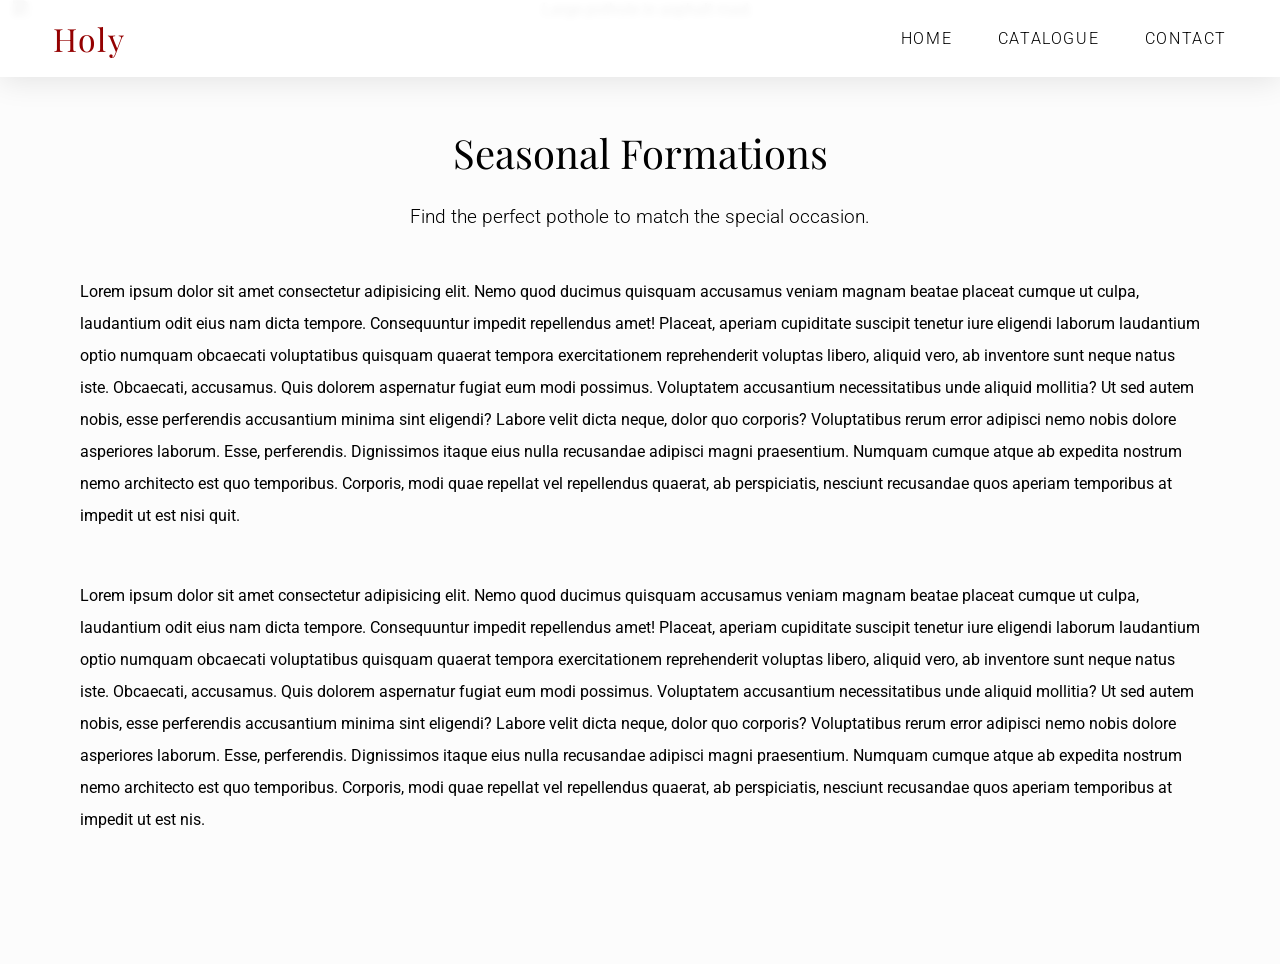
==== index.html @ f8fb6fd7 "first commit" ====
<!DOCTYPE html>
<html lang="en">
    <head>
        <meta charset="UTF-8">
        <meta name="viewport" content="width=device-width, initial-scale=1.0">
        <meta name="author" content="Gabrielle Michaud">
        <meta name="description" content="DART 349-A Exercise 6">
        <link rel="stylesheet" href="css/style.css">
        <title>Index | Holy</title>
    </head>
    <body>
        <header>
            <nav>
                <span class="logo">
                    <a href="#">Holy</a>
                </span>
                <span class="pages">
                    <a href="#">Home</a>
                    <a href="#">Catalogue</a>
                    <a href="#">Contact</a>
                </span>
            </nav>
        </header>
        <section class="hero">
            <img src="images/hero_pothole.jpg" alt="Large pothole in asphalt road.">
            <h1>Your everday experience</h1>
            <h2>Negligently crafted essentials.</h2>
            <a href="#content" class="scroll-down">
                <span class="arrow"></span>
            </a>
        </section>
        <main id="content">
            <h1>Seasonal formations</h1>
            <h3>Find the perfect pothole to match the special occasion.</h3>
            <p>Lorem ipsum dolor sit amet consectetur adipisicing elit. Nemo quod ducimus quisquam accusamus veniam magnam beatae placeat cumque ut culpa, laudantium odit eius nam dicta tempore. Consequuntur impedit repellendus amet! Placeat, aperiam cupiditate suscipit tenetur iure eligendi laborum laudantium optio numquam obcaecati voluptatibus quisquam quaerat tempora exercitationem reprehenderit voluptas libero, aliquid vero, ab inventore sunt neque natus iste. Obcaecati, accusamus. Quis dolorem aspernatur fugiat eum modi possimus. Voluptatem accusantium necessitatibus unde aliquid mollitia? Ut sed autem nobis, esse perferendis accusantium minima sint eligendi? Labore velit dicta neque, dolor quo corporis? Voluptatibus rerum error adipisci nemo nobis dolore asperiores laborum. Esse, perferendis. Dignissimos itaque eius nulla recusandae adipisci magni praesentium. Numquam cumque atque ab expedita nostrum nemo architecto est quo temporibus. Corporis, modi quae repellat vel repellendus quaerat, ab perspiciatis, nesciunt recusandae quos aperiam temporibus at impedit ut est nisi quit.</p>
            <p>Lorem ipsum dolor sit amet consectetur adipisicing elit. Nemo quod ducimus quisquam accusamus veniam magnam beatae placeat cumque ut culpa, laudantium odit eius nam dicta tempore. Consequuntur impedit repellendus amet! Placeat, aperiam cupiditate suscipit tenetur iure eligendi laborum laudantium optio numquam obcaecati voluptatibus quisquam quaerat tempora exercitationem reprehenderit voluptas libero, aliquid vero, ab inventore sunt neque natus iste. Obcaecati, accusamus. Quis dolorem aspernatur fugiat eum modi possimus. Voluptatem accusantium necessitatibus unde aliquid mollitia? Ut sed autem nobis, esse perferendis accusantium minima sint eligendi? Labore velit dicta neque, dolor quo corporis? Voluptatibus rerum error adipisci nemo nobis dolore asperiores laborum. Esse, perferendis. Dignissimos itaque eius nulla recusandae adipisci magni praesentium. Numquam cumque atque ab expedita nostrum nemo architecto est quo temporibus. Corporis, modi quae repellat vel repellendus quaerat, ab perspiciatis, nesciunt recusandae quos aperiam temporibus at impedit ut est nis.</p>
        </main>
    </body>
</html>
---- css/style.css ----
@import url('https://fonts.googleapis.com/css2?family=Playfair+Display:ital,wght@0,400..900;1,400..900&family=Roboto:ital,wght@0,100..900;1,100..900&display=swap');

* {
    box-sizing: border-box;
}

html {
    scroll-behavior: smooth;
}

body {
    font-family: "Roboto", sans-serif;
    background: #fcfcfc;
    margin: 0;
}

/* Glass effect from https://css.glass */
nav {
    text-transform: uppercase;
    align-items: center;
    position: fixed;
    display: flex;
    justify-content: space-between;
    z-index: 10;
    padding: 1em 2em;
    width: 100%;
    letter-spacing: 0.1em;
    background: rgba(255, 255, 255, 0.95);
    box-shadow: 0 4px 30px rgba(0, 0, 0, 0.1);
    backdrop-filter: blur(3.5px);
    border: 1px solid rgba(255, 255, 255, 0.3);
}

h1, h2, h3 {
    text-align: center;
}

h1 {
    font-family: "Playfair Display", serif;
    font-size: 2.5em;
    font-weight: 100;
    text-transform: capitalize;
}

h3 {
    font-weight: 300;
}

p {
    font-size: 1rem;
    line-height: 2;
    margin: 3em 0;
}

main {
    margin: 0 auto;
    padding: 5em 0;
    max-width: 70em;
}

nav a {
    padding: 0 20px;
    text-decoration: none;
}

.logo a {
    font-size: 2em;
    font-family: "Playfair Display", serif;
    text-transform: none;
    color: #940101;
}

.pages a {
    color: #000;
    font-weight: 300;
}

.pages a:hover {
    color: #656565;
}

.hero {
    position: relative;
    text-align: center;
}

.hero h1 {
    position: absolute;
    top: 50%;
    left: 50%;
    transform: translate(-50%, -150%);
    color: #fff;
    font-size: 4em;
    letter-spacing: 0.02em;
}

.hero h2 {
    position: absolute;
    top: 50%;
    left: 50%;
    transform: translate(-50%, 30%);
    font-weight: 200;
    color: #fff;
}

.hero img {
    margin: auto;
    display: flex;
    justify-content: center;
    align-items: center;
    max-width: 98vw;
    filter: grayscale(100%) brightness(60%);
}

.scroll-down {
    position: absolute;
    bottom: 4em;
    left: 50%;
    animation: bounce 2s ease-in-out infinite;
}

.arrow {
    border: solid #f7f7f7;
    display: inline-block;
    border-width: 0 3px 3px 0;
    padding: 10px;
    transform: rotate(45deg);
}

@keyframes bounce {
    0%, 100% {
        transform: translate(-50%, 0);
    }
    50% {
        transform: translate(-50%, 10px);
    }
}
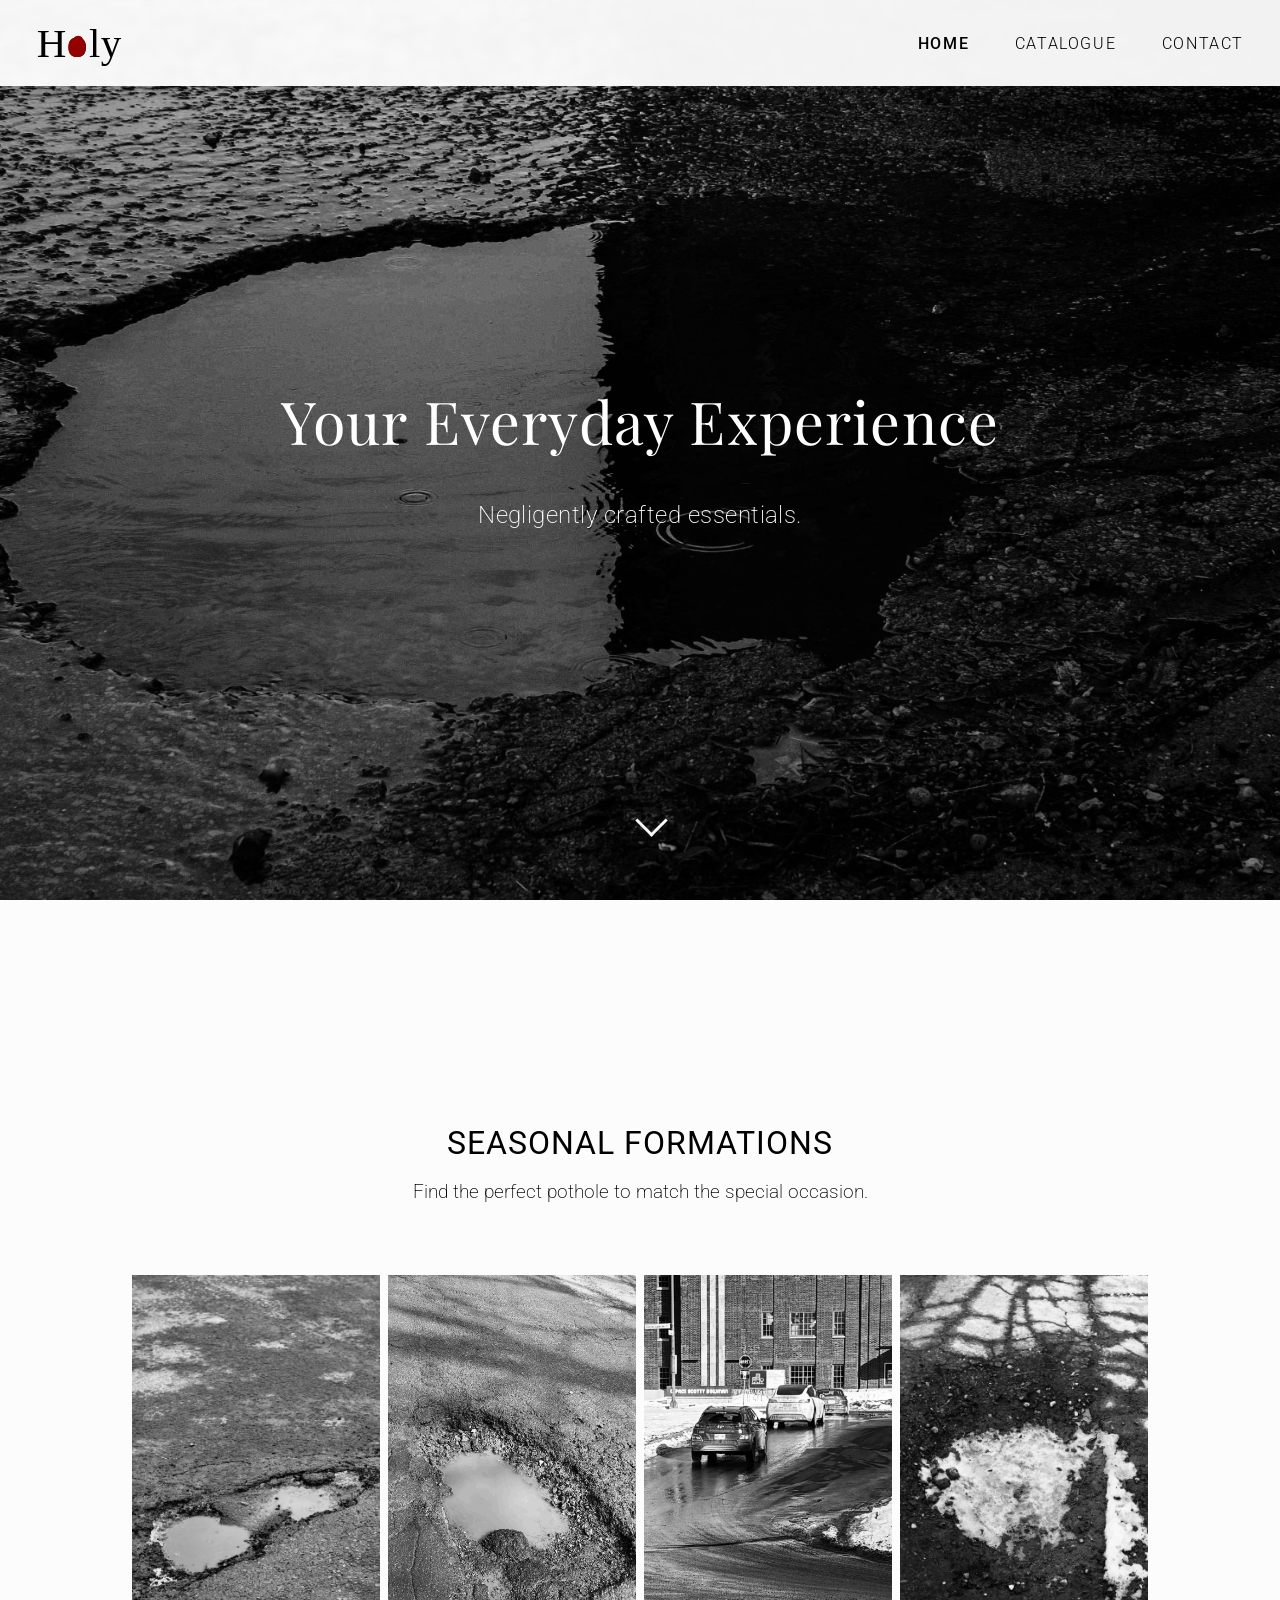
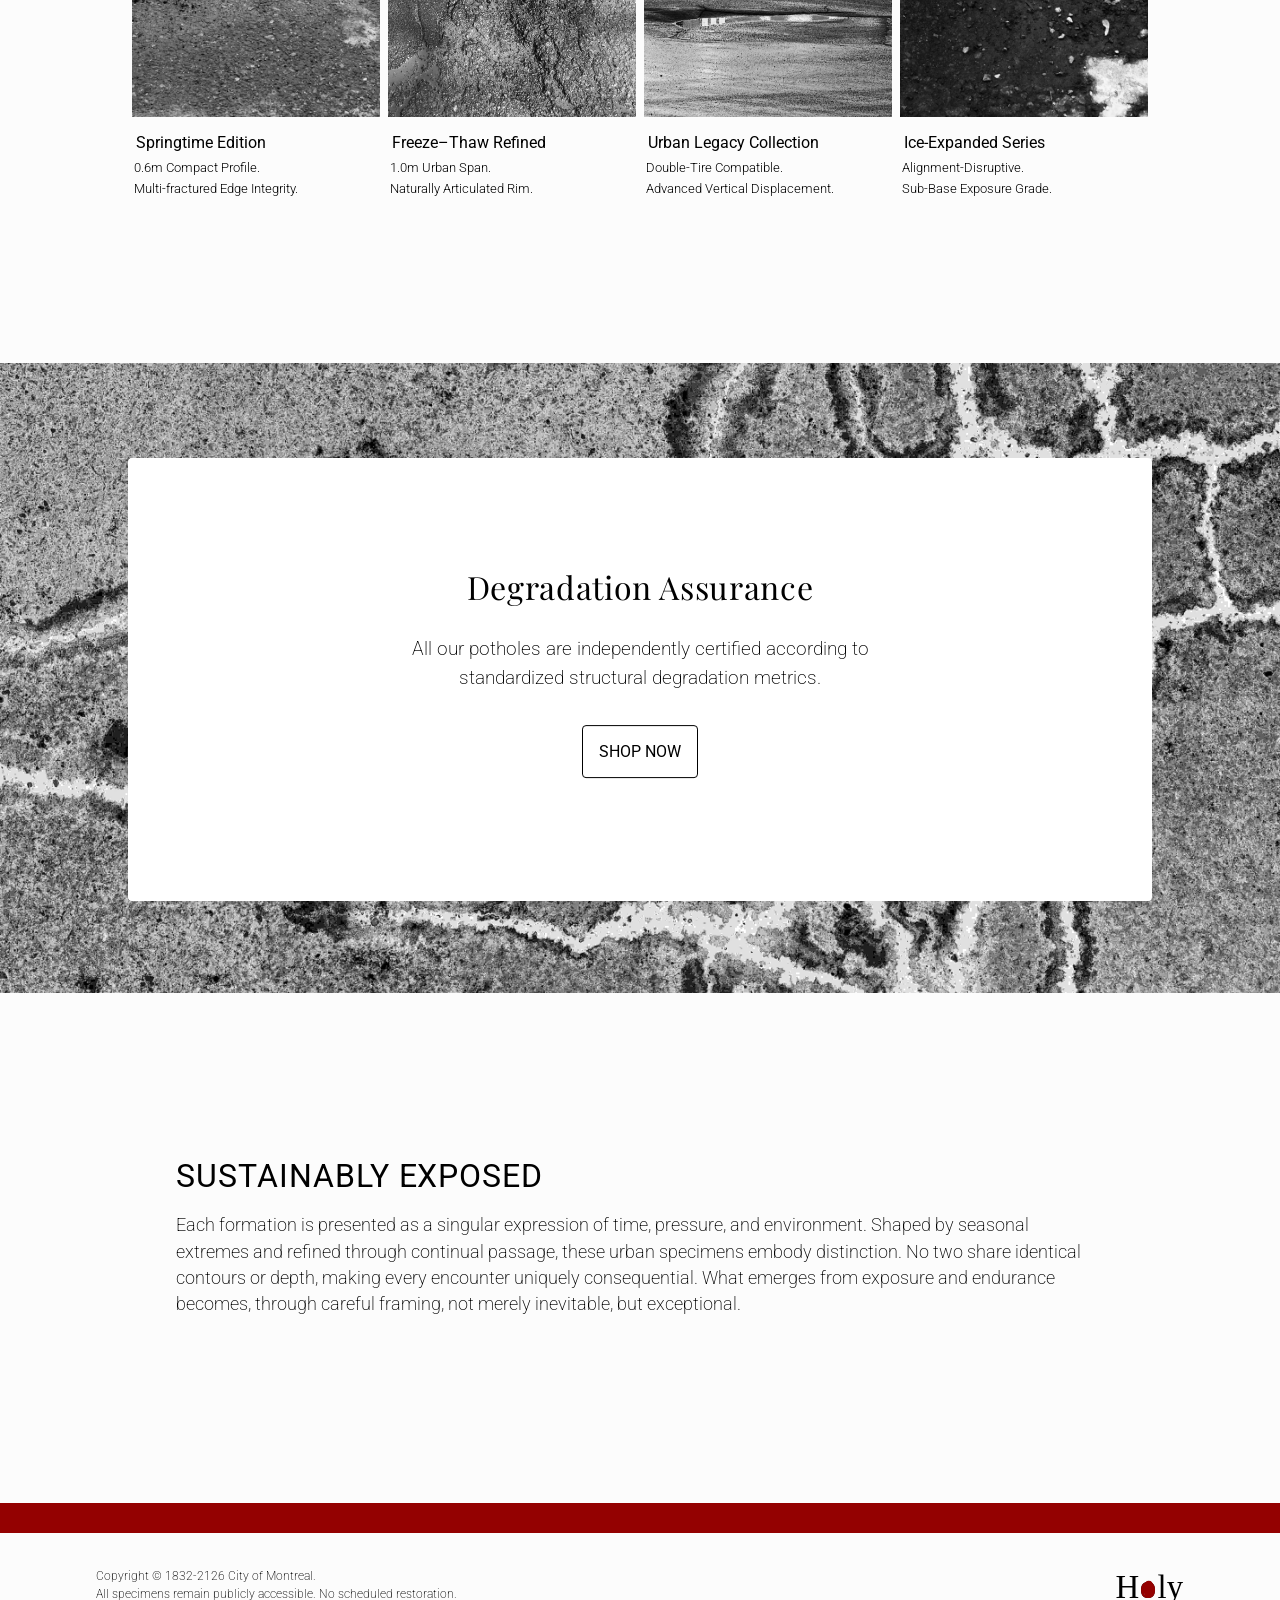
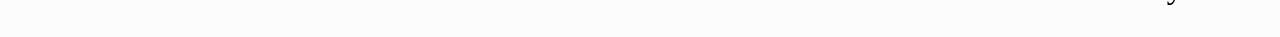
==== commit d76c944a: "Initial commit" ====
--- a/index.html
+++ b/index.html
@@ -4,36 +4,118 @@
         <meta charset="UTF-8">
         <meta name="viewport" content="width=device-width, initial-scale=1.0">
         <meta name="author" content="Gabrielle Michaud">
-        <meta name="description" content="DART 349-A Exercise 6">
+        <meta name="description" content="DART 349-A Final Project">
         <link rel="stylesheet" href="css/style.css">
         <title>Index | Holy</title>
     </head>
     <body>
         <header>
-            <nav>
+            <nav class="navbar">
                 <span class="logo">
-                    <a href="#">Holy</a>
+                    <a href="#">
+                        <img src="images/holy_logo.svg" alt="Holy written with a solid red o">
+                    </a>
                 </span>
-                <span class="pages">
-                    <a href="#">Home</a>
-                    <a href="#">Catalogue</a>
-                    <a href="#">Contact</a>
+
+                <span class="pages" id="nav-menu">
+                    <a href="#" class="active">Home</a>
+                    <a href="catalogue.html">Catalogue</a>
+                    <a href="contact.html">Contact</a>
                 </span>
+
+                <button class="hamburger-btn" aria-label="Toggle menu" aria-expanded="false" aria-controls="nav-menu">
+                    <div class="hamburger-line"></div>
+                    <div class="hamburger-line"></div>
+                </button>
             </nav>
         </header>
-        <section class="hero">
-            <img src="images/hero_pothole.jpg" alt="Large pothole in asphalt road.">
-            <h1>Your everday experience</h1>
-            <h2>Negligently crafted essentials.</h2>
+        <div class="hero">
+            <div>
+                <h1>Your everyday experience</h1>
+                <h2>Negligently crafted essentials.</h2>
+            </div>
             <a href="#content" class="scroll-down">
                 <span class="arrow"></span>
             </a>
-        </section>
+        </div>
+        
         <main id="content">
-            <h1>Seasonal formations</h1>
-            <h3>Find the perfect pothole to match the special occasion.</h3>
-            <p>Lorem ipsum dolor sit amet consectetur adipisicing elit. Nemo quod ducimus quisquam accusamus veniam magnam beatae placeat cumque ut culpa, laudantium odit eius nam dicta tempore. Consequuntur impedit repellendus amet! Placeat, aperiam cupiditate suscipit tenetur iure eligendi laborum laudantium optio numquam obcaecati voluptatibus quisquam quaerat tempora exercitationem reprehenderit voluptas libero, aliquid vero, ab inventore sunt neque natus iste. Obcaecati, accusamus. Quis dolorem aspernatur fugiat eum modi possimus. Voluptatem accusantium necessitatibus unde aliquid mollitia? Ut sed autem nobis, esse perferendis accusantium minima sint eligendi? Labore velit dicta neque, dolor quo corporis? Voluptatibus rerum error adipisci nemo nobis dolore asperiores laborum. Esse, perferendis. Dignissimos itaque eius nulla recusandae adipisci magni praesentium. Numquam cumque atque ab expedita nostrum nemo architecto est quo temporibus. Corporis, modi quae repellat vel repellendus quaerat, ab perspiciatis, nesciunt recusandae quos aperiam temporibus at impedit ut est nisi quit.</p>
-            <p>Lorem ipsum dolor sit amet consectetur adipisicing elit. Nemo quod ducimus quisquam accusamus veniam magnam beatae placeat cumque ut culpa, laudantium odit eius nam dicta tempore. Consequuntur impedit repellendus amet! Placeat, aperiam cupiditate suscipit tenetur iure eligendi laborum laudantium optio numquam obcaecati voluptatibus quisquam quaerat tempora exercitationem reprehenderit voluptas libero, aliquid vero, ab inventore sunt neque natus iste. Obcaecati, accusamus. Quis dolorem aspernatur fugiat eum modi possimus. Voluptatem accusantium necessitatibus unde aliquid mollitia? Ut sed autem nobis, esse perferendis accusantium minima sint eligendi? Labore velit dicta neque, dolor quo corporis? Voluptatibus rerum error adipisci nemo nobis dolore asperiores laborum. Esse, perferendis. Dignissimos itaque eius nulla recusandae adipisci magni praesentium. Numquam cumque atque ab expedita nostrum nemo architecto est quo temporibus. Corporis, modi quae repellat vel repellendus quaerat, ab perspiciatis, nesciunt recusandae quos aperiam temporibus at impedit ut est nis.</p>
+            <h3>Seasonal formations</h3>
+            <h4>Find the perfect pothole to match the special occasion.</h4>
+            <section class="card">
+                <div>
+                    <img src="images/pothole_1.jpg" alt="Two holes in asphalt side by side">
+                    <h5>Springtime edition</h5>
+                    <h6>0.6m Compact Profile.</h6>
+                    <h6>Multi-fractured Edge Integrity.</h6>
+                </div>
+                <div>
+                    <img src="images/pothole_3.jpg" alt="One pothole">
+                    <h5>Freeze–Thaw Refined</h5>
+                    <h6>1.0m Urban Span.</h6>
+                    <h6>Naturally Articulated Rim.</h6>
+                </div>
+                <div>
+                    <img src="images/pothole_2.jpg" alt="Cars driving away from large pothole filled with water">
+                    <h5>Urban Legacy Collection</h5>
+                    <h6>Double-Tire Compatible.</h6>
+                    <h6>Advanced Vertical Displacement.</h6>
+                </div>
+                <div>
+                    <img src="images/pothole_4.jpg" alt="Pothole filled with ice">
+                    <h5>Ice-Expanded Series</h5>
+                    <h6>Alignment-Disruptive.</h6>
+                    <h6>Sub-Base Exposure Grade.</h6>
+                </div>
+            </section>
+
+            <section class="half-hero">
+                <img src="images/cracks.jpg" alt="Background image of top-down view of cracks in asphalt">
+                <div class="overlay-box">
+                    <h2>Degradation Assurance</h2>
+                    <h4>All our potholes are independently certified according to standardized structural degradation metrics.</h4>
+                    <a href="catalogue.html" role="button">
+                        shop now
+                    </a>
+                </div>
+            </section>
+
+            <article>
+                <h3>Sustainably Exposed</h3>
+                <p>
+                    Each formation is presented as a singular expression of time, pressure, and environment. Shaped by seasonal extremes and refined through continual passage, these urban specimens embody distinction. No two share identical contours or depth, making every encounter uniquely consequential. What emerges from exposure and endurance becomes, through careful framing, not merely inevitable, but exceptional.
+                </p>
+            </article>
+        
         </main>
+
+        <hr>
+
+        <footer>
+            <section class="footer-text">
+                <p>
+                    Copyright &copy; 1832-2126 City of Montreal.
+                </p>
+                <p>
+                    All specimens remain publicly accessible. No scheduled restoration.
+                </p>
+            </section>
+            <section class="footer-logo">
+                <a href="#">
+                    <img src="images/holy_logo.svg" alt="Holy logo">
+                </a>
+            </section>
+        </footer>
+
+        <script>
+            const nav = document.querySelector(".navbar");
+            const btn = document.querySelector(".hamburger-btn");
+
+            btn.addEventListener("click", () => {
+                nav.classList.toggle("responsive");
+                btn.classList.toggle("open");
+            });
+        </script>
+
     </body>
 </html>
--- a/css/style.css
+++ b/css/style.css
@@ -1,4 +1,17 @@
 @import url('https://fonts.googleapis.com/css2?family=Playfair+Display:ital,wght@0,400..900;1,400..900&family=Roboto:ital,wght@0,100..900;1,100..900&display=swap');
+
+:root {
+    --primary: #000;
+    --secondary: #fff;
+    --tertiary: #940101;
+    --font-primary: "Playfair Display", serif;
+    --font-secondary: "Roboto", sans-serif;
+    --content-width: 64em;
+    --spacing-sm: 0.5em;
+    --spacing-md: 1em;
+    --spacing-lg: 2em;
+    --radius-sm: 0.25em;
+}
 
 * {
     box-sizing: border-box;
@@ -8,13 +21,109 @@
     scroll-behavior: smooth;
 }
 
+main {
+    padding: 10em 0;
+    margin: 0 auto;
+}
+
 body {
-    font-family: "Roboto", sans-serif;
+    font-family: var(--font-secondary);
     background: #fcfcfc;
     margin: 0;
 }
 
-/* Glass effect from https://css.glass */
+main section {
+    margin: 8em 0 0;
+}
+
+article,
+section p {
+    max-inline-size: var(--content-width);
+    margin: 0 auto;
+    padding-inline: clamp(1rem, 5vw, 3rem);
+}
+
+article img {
+    max-width: 100%;
+}
+
+footer {
+    margin: 2em auto;
+    display: flex;
+    align-items: center;
+    justify-content: space-between;
+    padding-inline: clamp(1rem, 5vw, 3rem);
+}
+
+h1 {
+    font-size: clamp(2.3rem, 7vw, 3.7rem);
+    letter-spacing: 0.02em;
+    font-family: var(--font-primary);
+    padding: var(--spacing-sm);
+    margin: 0;
+    font-weight: 400;
+    text-transform: capitalize;
+    text-align: center;
+}
+
+h2 {
+    font-size: clamp(0.875rem, 3vw, 1.5rem);
+    margin-top: var( --spacing-sm);
+    letter-spacing: 0.02em;
+    font-weight: 200;
+    text-align: center;
+}
+
+h3 {
+    font-size: clamp(1.5rem, 5vw, 2rem);
+    font-weight: 400;
+    letter-spacing: 0.03em;
+    margin: 2em 0 0.5em;
+    text-transform: uppercase;
+    text-align: center;
+}
+
+h4 {
+    font-size: clamp(1rem, 3vw, 1.2rem);
+    font-weight: 200;
+    margin: 0 auto;
+    text-align: center;
+    max-width: 60ch;
+    line-height: 1.5;
+}
+
+h5 {
+    font-size: clamp(0.85rem, 2vw, 1rem);
+    font-weight: 400;
+    margin: var(--spacing-sm);
+    text-transform: capitalize;
+}
+
+h6 {
+    font-size: clamp(0.7rem, 1.5vw, 0.8rem);
+    font-weight: 300;
+    margin: var(--spacing-sm);
+}
+
+p {
+    font-size: clamp(1rem, 2vw, 1.1rem);
+    font-weight: 200;
+    line-height: 1.5;
+}
+
+footer p {
+    font-size: clamp(0.65rem, 1.5vw, 0.75rem);
+}
+
+article h3 {
+    text-align: left;
+}
+
+hr {
+    border: 15px solid #940101;
+}
+
+/* Glass effect by css.glass */
 nav {
     text-transform: uppercase;
     align-items: center;
@@ -22,56 +131,26 @@
     display: flex;
     justify-content: space-between;
     z-index: 10;
-    padding: 1em 2em;
+    padding: var(--spacing-md);
     width: 100%;
     letter-spacing: 0.1em;
     background: rgba(255, 255, 255, 0.95);
     box-shadow: 0 4px 30px rgba(0, 0, 0, 0.1);
     backdrop-filter: blur(3.5px);
-    border: 1px solid rgba(255, 255, 255, 0.3);
-}
-
-h1, h2, h3 {
-    text-align: center;
-}
-
-h1 {
-    font-family: "Playfair Display", serif;
-    font-size: 2.5em;
-    font-weight: 100;
-    text-transform: capitalize;
-}
-
-h3 {
-    font-weight: 300;
-}
-
-p {
-    font-size: 1rem;
-    line-height: 2;
-    margin: 3em 0;
-}
-
-main {
-    margin: 0 auto;
-    padding: 5em 0;
-    max-width: 70em;
 }
 
 nav a {
     padding: 0 20px;
     text-decoration: none;
-}
-
-.logo a {
-    font-size: 2em;
-    font-family: "Playfair Display", serif;
-    text-transform: none;
-    color: #940101;
+    color: #000;
+}
+
+.logo img {
+    height: 50px;
+    width: auto;
 }
 
 .pages a {
-    color: #000;
     font-weight: 300;
 }
 
@@ -79,37 +158,39 @@
     color: #656565;
 }
 
+.pages a.active {
+    font-weight: 500;
+}
+
+article a {
+    text-decoration: none;
+    color: var(--primary);
+    border-bottom: 1px solid var(--tertiary);
+    transition: transform 0.3s ease;
+}
+
+article a:hover {
+    border-bottom: 2px solid var(--tertiary);
+}
+
+a:focus {
+    outline: 1px solid var(--tertiary);
+    outline-offset: 3px;
+    border-radius: 2px;
+}
+
 .hero {
-    position: relative;
-    text-align: center;
-}
-
-.hero h1 {
-    position: absolute;
-    top: 50%;
-    left: 50%;
-    transform: translate(-50%, -150%);
-    color: #fff;
-    font-size: 4em;
-    letter-spacing: 0.02em;
-}
-
+    background: url(../images/hero_pothole.jpg) no-repeat center center/cover;
+    height: 100vh;
+    width: 100%;
+    text-align: center;
+    place-items: center;
+    display: grid;
+}
+
+.hero h1,
 .hero h2 {
-    position: absolute;
-    top: 50%;
-    left: 50%;
-    transform: translate(-50%, 30%);
-    font-weight: 200;
-    color: #fff;
-}
-
-.hero img {
-    margin: auto;
-    display: flex;
-    justify-content: center;
-    align-items: center;
-    max-width: 98vw;
-    filter: grayscale(100%) brightness(60%);
+    color: var(--secondary);
 }
 
 .scroll-down {
@@ -127,6 +208,213 @@
     transform: rotate(45deg);
 }
 
+/* Hamburger to X navbar effect by Quackit */
+.hamburger-btn {
+    width: 40px;
+    height: 15px;
+    background: transparent;
+    border: none;
+    cursor: pointer;
+    display: none;
+    flex-direction: column;
+    justify-content: space-between;
+    transition: all 0.3s ease;
+    padding: 0;
+}
+
+.hamburger-line {
+    width: 100%;
+    height: 4px;
+    background-color: #333;
+    border-radius: 2px;
+    transition: transform 0.3s ease, opacity 0.3s ease;
+}
+
+.hamburger-btn.open .hamburger-line:nth-child(1) {
+    transform: translateY(6px) rotate(45deg);
+}
+
+.hamburger-btn.open .hamburger-line:nth-child(2) {
+    transform: translateY(-5px) rotate(-45deg);
+}
+
+.card {
+    display: flex;
+    flex-wrap: wrap;
+    justify-content: center;
+    margin: 4em auto;
+}
+
+.card img {
+    object-fit: cover;
+    width: clamp(150px, 20vw, 300px);
+    height: 50vh;
+    padding: 0.25em;
+    filter: grayscale(1);
+}
+
+.half-hero {
+    position: relative;
+    margin: 10rem 0;
+}
+
+.half-hero img {
+    object-fit: cover;
+    width: 100vw;
+    height: 70vh;
+}
+
+.overlay-box {
+    position: absolute;
+    display: flex;
+    flex-direction: column;
+    justify-content: center;
+    align-items: center;
+    background: #fff;
+    top: 50%;
+    left: 50%;
+    transform: translate(-50%, -50%);
+    width: 80%;
+    height: 70%;
+    border-radius: var(--radius-sm);
+}
+
+.overlay-box h2 {
+    font-family: var(--font-primary);
+    font-size: 2rem;
+}
+
+.overlay-box h4 {
+    max-width: 48ch;
+}
+
+.overlay-box a {
+    text-transform: uppercase;
+    padding: 1rem;
+    margin: 2em;
+    border-radius: 0.25em;
+    border: #000 1px solid;
+    color: #000;
+    text-decoration: none;
+}
+
+.overlay-box a:hover {
+    background: #000;
+    color: #fff;
+}
+
+.gems {
+    display: flex;
+    justify-content: center;
+    gap: 2rem;
+    flex-wrap: wrap;
+    padding: var(--spacing-inline);
+}
+
+.gem-group {
+    display: flex;
+    flex-direction: column;
+    align-items: center;
+    gap: 1rem;
+    flex: 0 1 clamp(150px, 25%, 250px);
+}
+
+.gem-card {
+    position: relative;
+    background: #E5E5E5;
+    padding: 1.5rem;
+    cursor: pointer;
+    border-radius: var(--radius-sm);
+}
+
+.gem-text {
+    position: absolute;
+    top: 50%;
+    left: 50%;
+    transform: translate(-50%, -50%);
+    text-align: center;
+    opacity: 0;
+    transition: opacity 0.3s ease;
+    margin: 0;
+    font-size: 0.85rem;
+    line-height: 1.5;
+    width: 90%;
+}
+
+.gems img {
+    width: 14em;
+    height: 14em;
+    object-fit: contain;
+    display: block;
+    filter: grayscale(1);
+    transition: opacity 0.3s ease;
+}
+
+.gem-card:hover .gem-text {
+    opacity: 1;
+}
+
+.gem-card:hover img {
+    opacity: 0.1;
+}
+
+.circle-container {
+    display: flex;
+    gap: 0.5rem;
+    justify-content: center;
+    flex-wrap: wrap;
+}
+
+.circle-filled {
+    background: var(--bg-color);
+    border-radius: 100%;
+    width: 18px;
+    height: 18px;
+    flex-shrink: 0;
+}
+
+.c1 { --bg-color: #DEDFE3; }
+.c2 { --bg-color: #ADABAC; }
+.c3 { --bg-color: #8A8A91; }
+.c4 { --bg-color: #E2E2E4; }
+.c5 { --bg-color: #6B6158; }
+.c6 { --bg-color: #594D4C; }
+.c7 { --bg-color: #A7A1A5; }
+.c8 { --bg-color: #6F6E73; }
+.c9 { --bg-color: #101116; }
+.c10 { --bg-color: #9E9E9E; }
+.c11 { --bg-color: #7E7C7D; }
+.c12 { --bg-color: #656668; }
+
+.contact_pothole {
+    margin: 5em 0;
+}
+
+.contact {
+    display: flex;
+    flex-direction: column;
+    gap: 2rem;
+    align-items: center;
+}
+
+.contact article {
+    display: flex;
+    align-items: center;
+    gap: 1rem;
+}
+
+.contact img {
+    width: 4em;
+    height: 4em;
+}
+
+.footer-logo img {
+    height: 40px;
+    width: auto;
+    display: block;
+    padding-inline: clamp(1rem, 5vw, 3rem);
+}
+
 @keyframes bounce {
     0%, 100% {
         transform: translate(-50%, 0);
@@ -134,4 +422,48 @@
     50% {
         transform: translate(-50%, 10px);
     }
+}
+
+@media screen and (max-width: 600px) {
+    .pages {
+        position: absolute;
+        width: 100%;
+        top: 100%;
+        left: 50%;
+        transform: translateX(-50%);
+        background: rgba(255, 255, 255, 0.95);
+        flex-direction: column;
+        align-items: center;
+        max-height: 0;
+        overflow: hidden;
+        transition: max-height 0.35s ease;
+    }
+
+    .navbar.responsive .pages {
+        max-height: 300px;
+    }
+
+    .pages a {
+        display: block;
+        text-align: left;
+        padding: 1em 2em 1em;
+        background: rgba(255, 255, 255, 1);
+    }
+
+    .navbar .icon {
+        display: block;
+    }
+    .hamburger-btn {
+        display: flex;
+    }
+    .card img {
+        width: 90vw;
+        height: 40vh;
+    }
+    .footer-logo img {
+        display: none;
+    }
+    .card {
+        gap: 2em;
+    }
 }
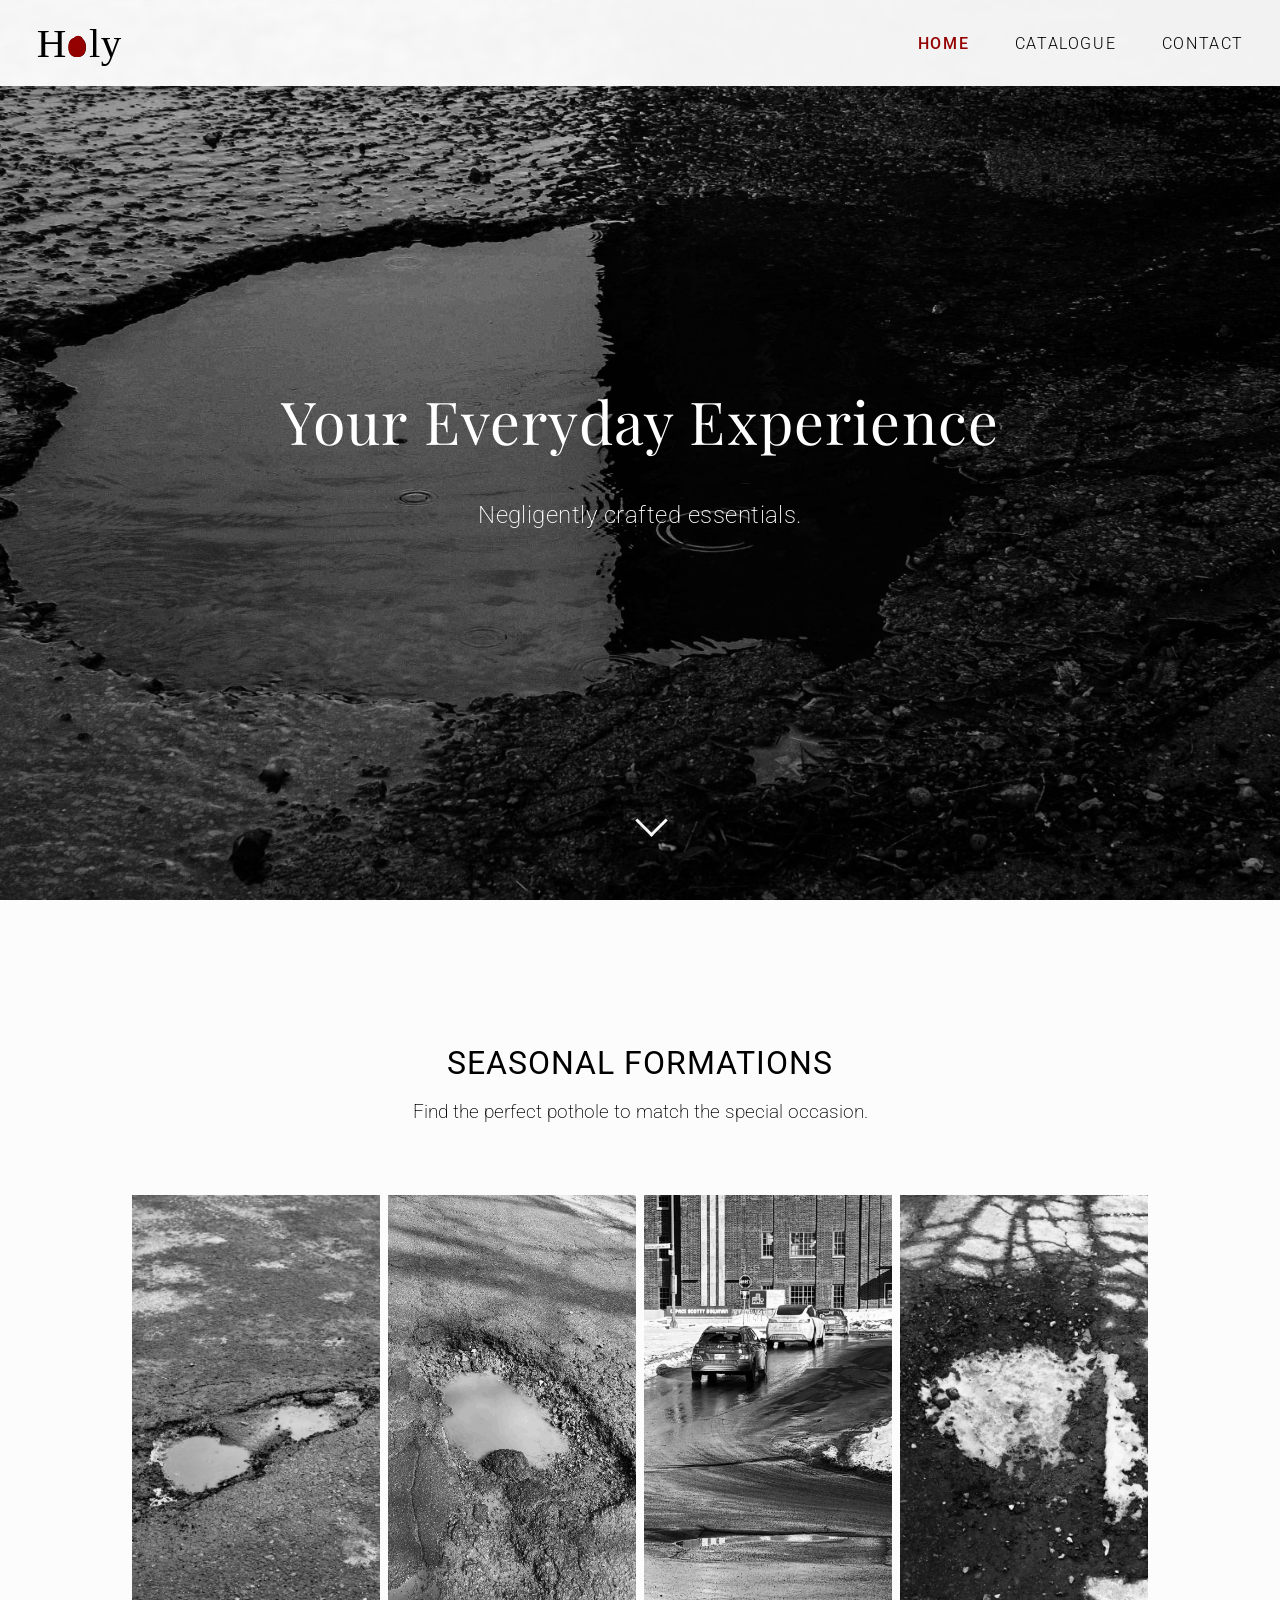
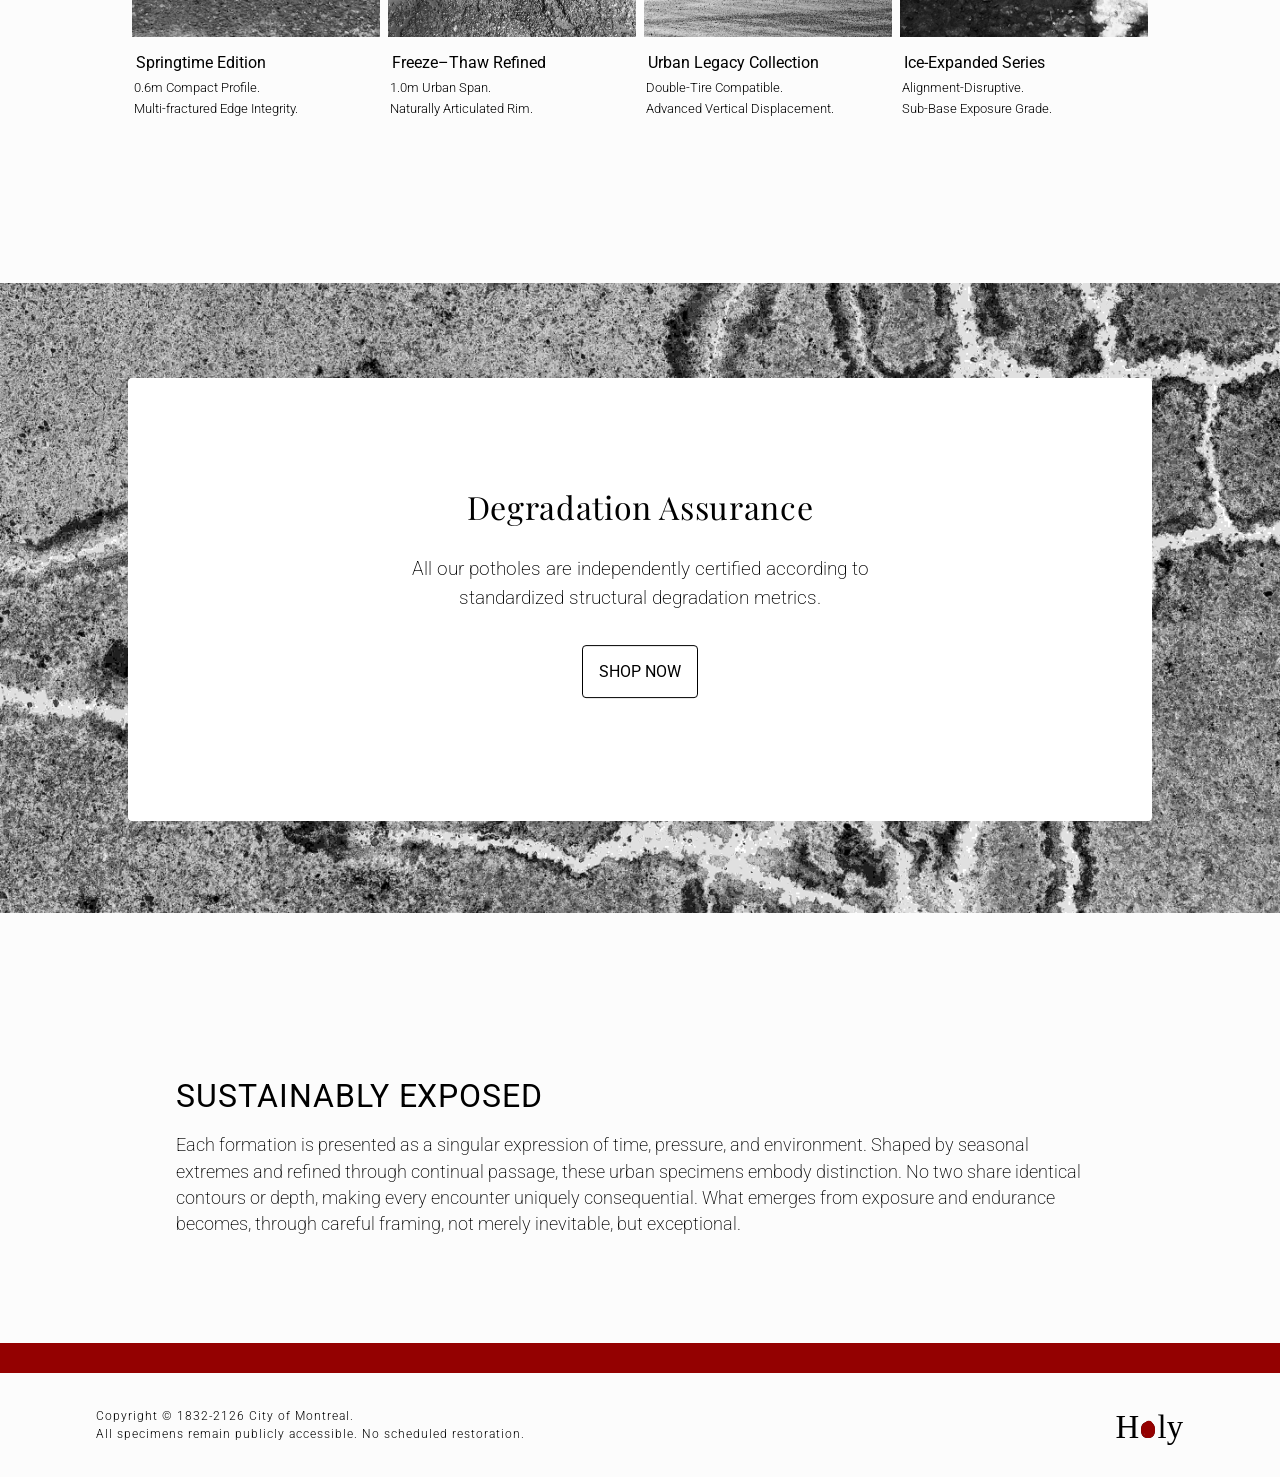
==== commit 91d89184: "Contact info alignment, red nav" ====
--- a/index.html
+++ b/index.html
@@ -6,7 +6,7 @@
         <meta name="author" content="Gabrielle Michaud">
         <meta name="description" content="DART 349-A Final Project">
         <link rel="stylesheet" href="css/style.css">
-        <title>Index | Holy</title>
+        <title>Holy</title>
     </head>
     <body>
         <header>
@@ -17,7 +17,7 @@
                     </a>
                 </span>
 
-                <span class="pages" id="nav-menu">
+                <span class="navigation" id="nav-menu">
                     <a href="#" class="active">Home</a>
                     <a href="catalogue.html">Catalogue</a>
                     <a href="contact.html">Contact</a>
--- a/css/style.css
+++ b/css/style.css
@@ -22,7 +22,7 @@
 }
 
 main {
-    padding: 10em 0;
+    padding: 5em 0;
     margin: 0 auto;
 }
 
@@ -34,6 +34,10 @@
 
 main section {
     margin: 8em 0 0;
+}
+
+main h1 {
+    margin: 5rem 0 0
 }
 
 article,
@@ -113,6 +117,8 @@
 
 footer p {
     font-size: clamp(0.65rem, 1.5vw, 0.75rem);
+    font-weight: 300;
+    letter-spacing: 1px;
 }
 
 article h3 {
@@ -120,7 +126,7 @@
 }
 
 hr {
-    border: 15px solid #940101;
+    border: 15px solid var(--tertiary);
 }
 
 /* Glass effect by css.glass */
@@ -142,7 +148,7 @@
 nav a {
     padding: 0 20px;
     text-decoration: none;
-    color: #000;
+    color: var(--primary);
 }
 
 .logo img {
@@ -150,30 +156,30 @@
     width: auto;
 }
 
-.pages a {
+.navigation a {
     font-weight: 300;
 }
 
-.pages a:hover {
+.navigation a:hover {
     color: #656565;
 }
 
-.pages a.active {
+.navigation a.active {
     font-weight: 500;
+    color: var(--tertiary);
 }
 
 article a {
     text-decoration: none;
     color: var(--primary);
     border-bottom: 1px solid var(--tertiary);
-    transition: transform 0.3s ease;
 }
 
 article a:hover {
     border-bottom: 2px solid var(--tertiary);
 }
 
-a:focus {
+article a:focus {
     outline: 1px solid var(--tertiary);
     outline-offset: 3px;
     border-radius: 2px;
@@ -225,7 +231,7 @@
 .hamburger-line {
     width: 100%;
     height: 4px;
-    background-color: #333;
+    background-color: var(--primary);
     border-radius: 2px;
     transition: transform 0.3s ease, opacity 0.3s ease;
 }
@@ -270,7 +276,7 @@
     flex-direction: column;
     justify-content: center;
     align-items: center;
-    background: #fff;
+    background: var(--secondary);
     top: 50%;
     left: 50%;
     transform: translate(-50%, -50%);
@@ -293,14 +299,15 @@
     padding: 1rem;
     margin: 2em;
     border-radius: 0.25em;
-    border: #000 1px solid;
-    color: #000;
+    border: var(--primary) 1px solid;
+    color: var(--primary);
     text-decoration: none;
 }
 
 .overlay-box a:hover {
-    background: #000;
-    color: #fff;
+    background: var(--tertiary);
+    border: var(--tertiary) 1px solid;
+    color: var(--secondary);
 }
 
 .gems {
@@ -336,9 +343,8 @@
     opacity: 0;
     transition: opacity 0.3s ease;
     margin: 0;
-    font-size: 0.85rem;
-    line-height: 1.5;
     width: 90%;
+    font-weight: 300;
 }
 
 .gems img {
@@ -388,24 +394,24 @@
 
 .contact_pothole {
     margin: 5em 0;
+    filter: drop-shadow(1px 2px 3px hsl(220deg 60% 50% / 0.3));
+    border-radius: var(--radius-sm);
 }
 
 .contact {
     display: flex;
     flex-direction: column;
-    gap: 2rem;
+}
+
+.contact-icon {
+    display: flex;
     align-items: center;
 }
 
-.contact article {
-    display: flex;
-    align-items: center;
-    gap: 1rem;
-}
-
-.contact img {
-    width: 4em;
-    height: 4em;
+.contact-icon img {
+    width: 3em;
+    height: 3em;
+    margin: 0 1em 0 0;
 }
 
 .footer-logo img {
@@ -425,7 +431,7 @@
 }
 
 @media screen and (max-width: 600px) {
-    .pages {
+    .navigation {
         position: absolute;
         width: 100%;
         top: 100%;
@@ -439,11 +445,11 @@
         transition: max-height 0.35s ease;
     }
 
-    .navbar.responsive .pages {
+    .navbar.responsive .navigation {
         max-height: 300px;
     }
 
-    .pages a {
+    .navigation a {
         display: block;
         text-align: left;
         padding: 1em 2em 1em;
@@ -466,4 +472,11 @@
     .card {
         gap: 2em;
     }
+    .overlay-box h4 {
+        max-width: 30ch;
+    }
+    .gems img {
+        width: 20em;
+        height: 20em;
+    }
 }
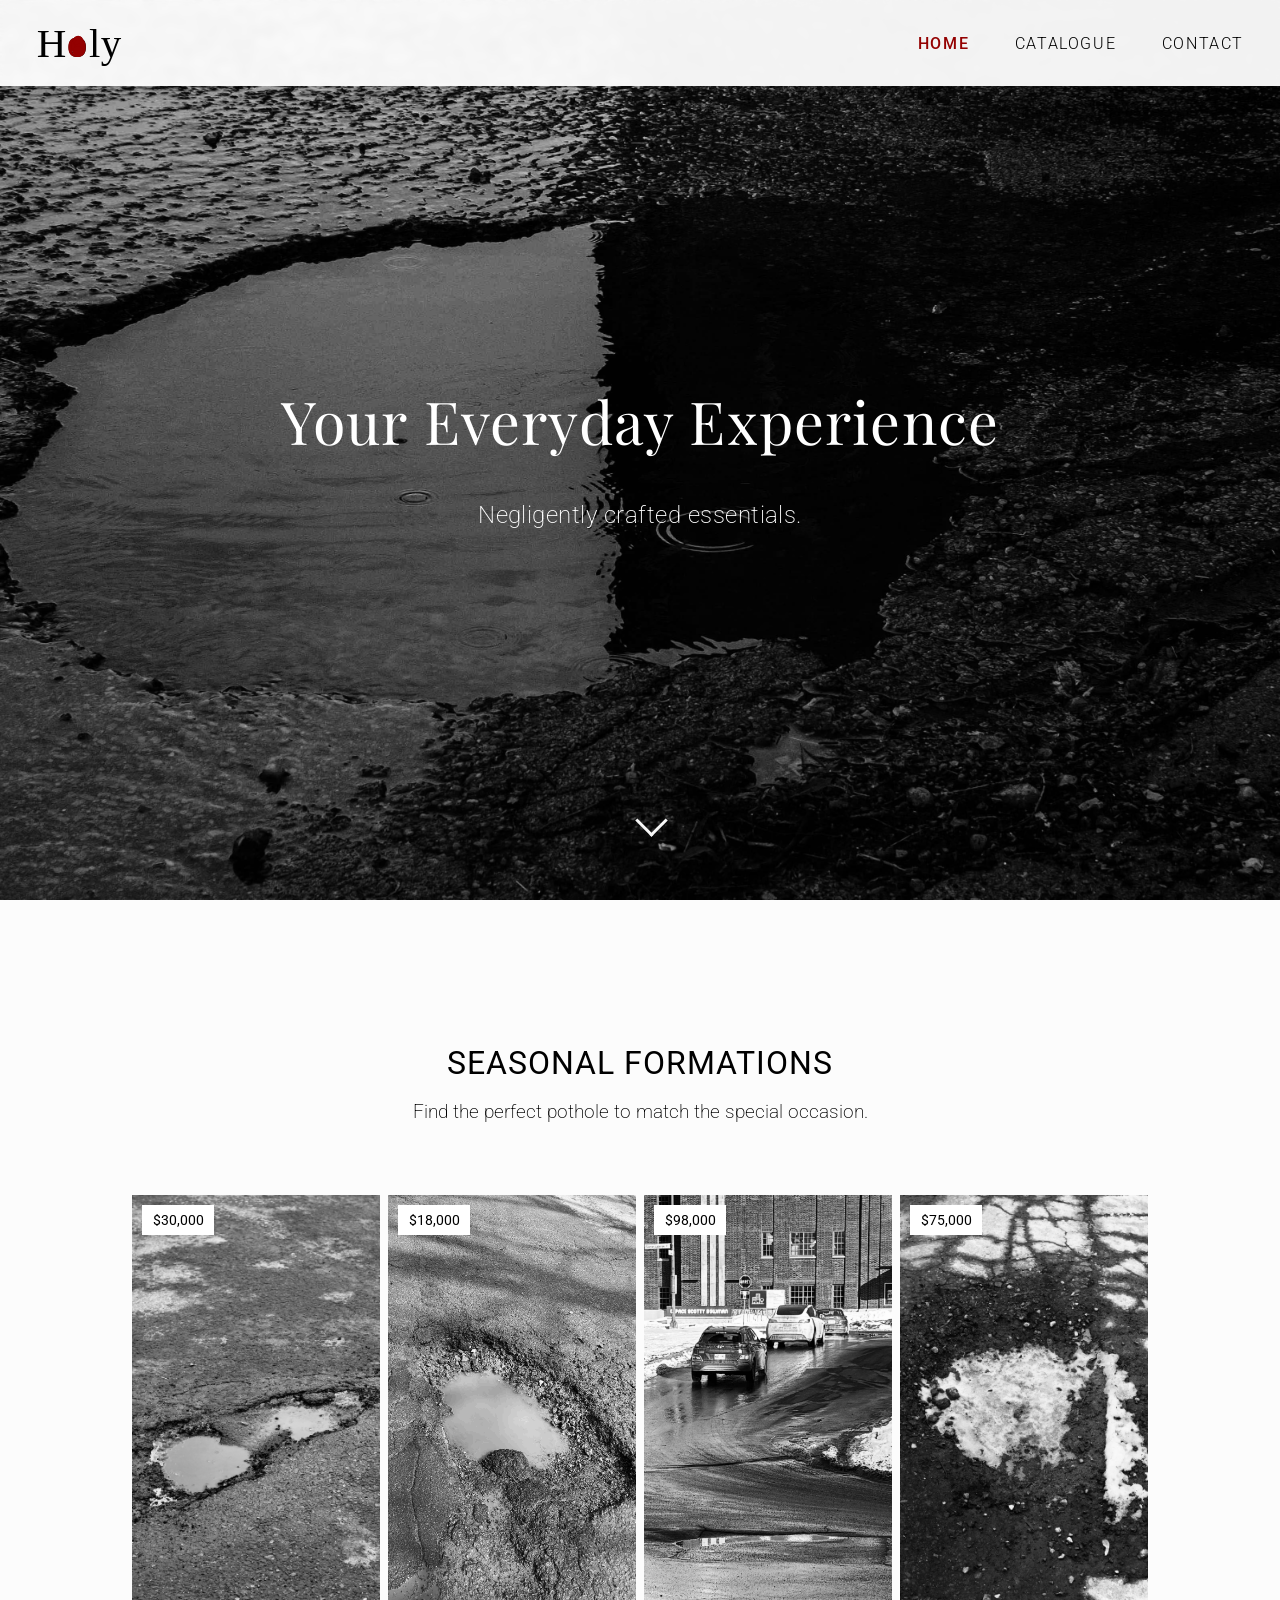
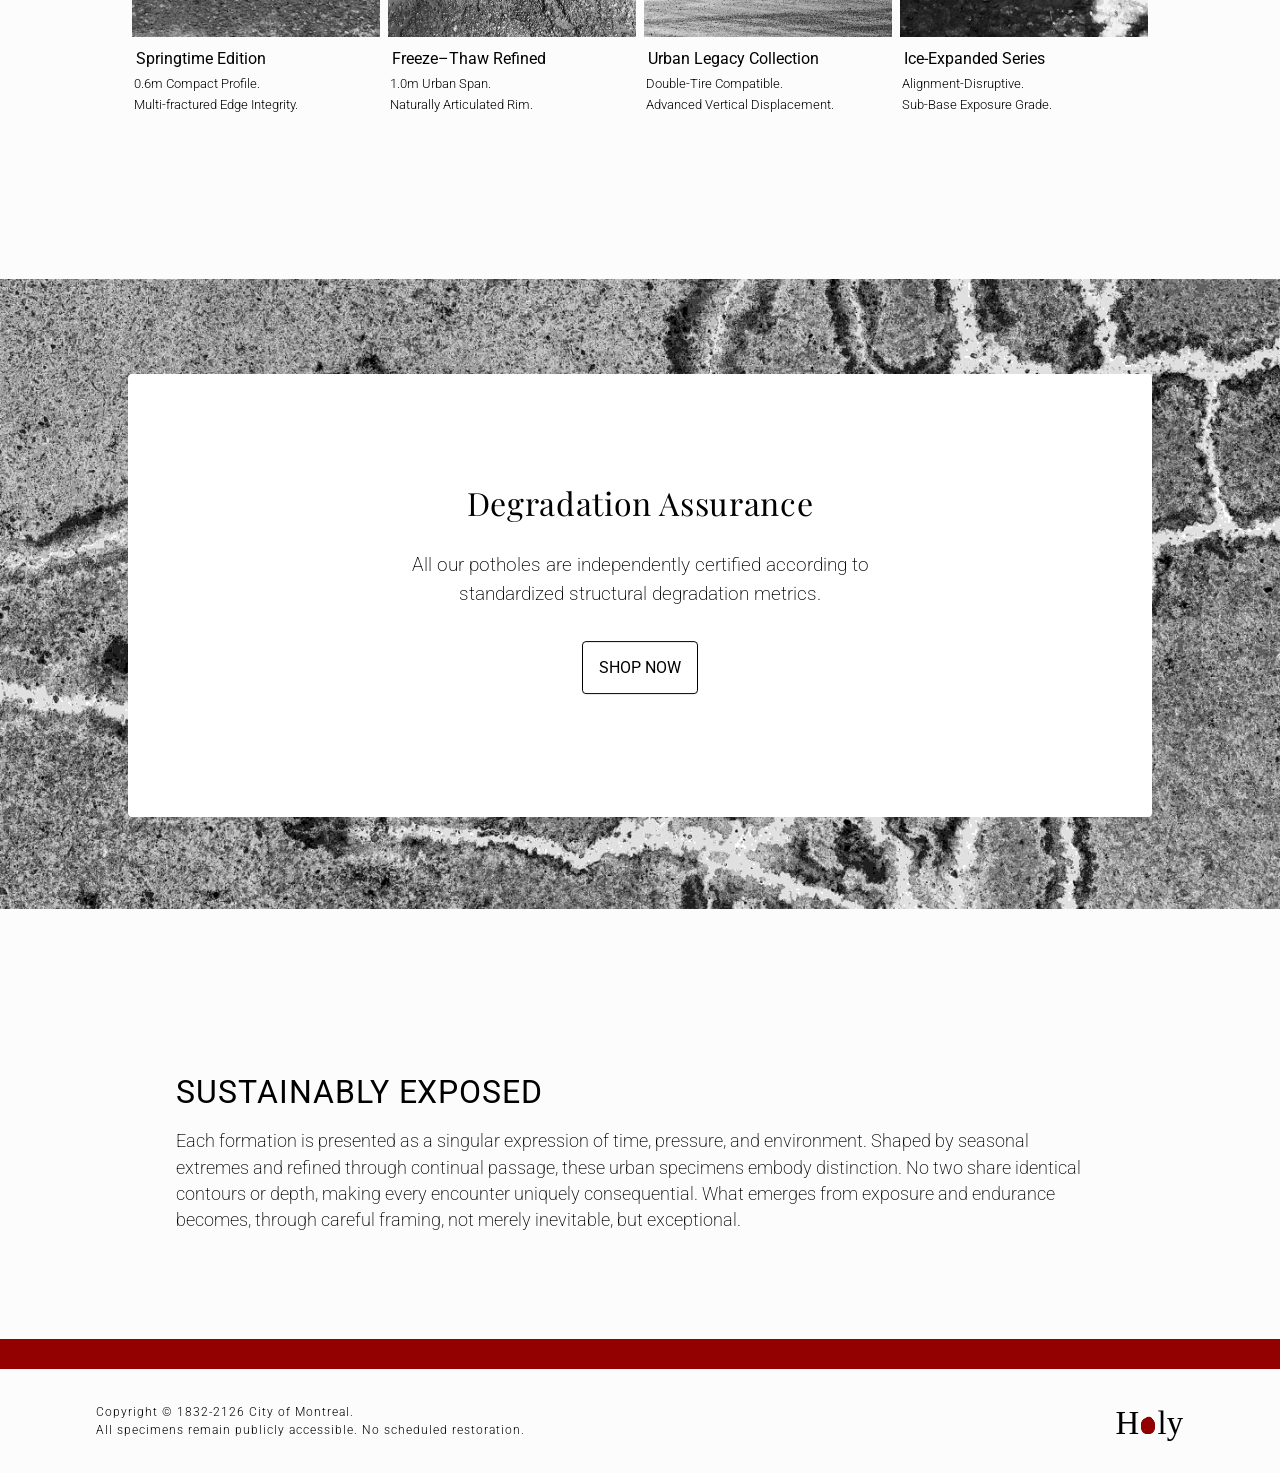
==== commit fbef5e2d: "Added project description and favicon" ====
--- a/index.html
+++ b/index.html
@@ -6,6 +6,7 @@
         <meta name="author" content="Gabrielle Michaud">
         <meta name="description" content="DART 349-A Final Project">
         <link rel="stylesheet" href="css/style.css">
+        <link rel="icon" type="image/x-icon" href="/images/favicon.svg">
         <title>Holy</title>
     </head>
     <body>
@@ -31,7 +32,7 @@
         </header>
         <div class="hero">
             <div>
-                <h1>Your everyday experience</h1>
+                <h1>Your Everyday Experience</h1>
                 <h2>Negligently crafted essentials.</h2>
             </div>
             <a href="#content" class="scroll-down">
@@ -44,25 +45,29 @@
             <h4>Find the perfect pothole to match the special occasion.</h4>
             <section class="card">
                 <div>
-                    <img src="images/pothole_1.jpg" alt="Two holes in asphalt side by side">
+                    <img src="images/pothole_1.jpg" class="price" alt="Two holes in asphalt side by side">
+                    <div class="price-tag">$30,000</div>
                     <h5>Springtime edition</h5>
                     <h6>0.6m Compact Profile.</h6>
                     <h6>Multi-fractured Edge Integrity.</h6>
                 </div>
                 <div>
                     <img src="images/pothole_3.jpg" alt="One pothole">
+                    <div class="price-tag">$18,000</div>
                     <h5>Freeze–Thaw Refined</h5>
                     <h6>1.0m Urban Span.</h6>
                     <h6>Naturally Articulated Rim.</h6>
                 </div>
                 <div>
                     <img src="images/pothole_2.jpg" alt="Cars driving away from large pothole filled with water">
+                    <div class="price-tag">$98,000</div>
                     <h5>Urban Legacy Collection</h5>
                     <h6>Double-Tire Compatible.</h6>
                     <h6>Advanced Vertical Displacement.</h6>
                 </div>
                 <div>
                     <img src="images/pothole_4.jpg" alt="Pothole filled with ice">
+                    <div class="price-tag">$75,000</div>
                     <h5>Ice-Expanded Series</h5>
                     <h6>Alignment-Disruptive.</h6>
                     <h6>Sub-Base Exposure Grade.</h6>
@@ -71,7 +76,7 @@
 
             <section class="half-hero">
                 <img src="images/cracks.jpg" alt="Background image of top-down view of cracks in asphalt">
-                <div class="overlay-box">
+                <div class="half-hero-box">
                     <h2>Degradation Assurance</h2>
                     <h4>All our potholes are independently certified according to standardized structural degradation metrics.</h4>
                     <a href="catalogue.html" role="button">
--- a/css/style.css
+++ b/css/style.css
@@ -32,33 +32,6 @@
     margin: 0;
 }
 
-main section {
-    margin: 8em 0 0;
-}
-
-main h1 {
-    margin: 5rem 0 0
-}
-
-article,
-section p {
-    max-inline-size: var(--content-width);
-    margin: 0 auto;
-    padding-inline: clamp(1rem, 5vw, 3rem);
-}
-
-article img {
-    max-width: 100%;
-}
-
-footer {
-    margin: 2em auto;
-    display: flex;
-    align-items: center;
-    justify-content: space-between;
-    padding-inline: clamp(1rem, 5vw, 3rem);
-}
-
 h1 {
     font-size: clamp(2.3rem, 7vw, 3.7rem);
     letter-spacing: 0.02em;
@@ -66,7 +39,6 @@
     padding: var(--spacing-sm);
     margin: 0;
     font-weight: 400;
-    text-transform: capitalize;
     text-align: center;
 }
 
@@ -111,8 +83,25 @@
 
 p {
     font-size: clamp(1rem, 2vw, 1.1rem);
+    line-height: 1.5;
     font-weight: 200;
+}
+
+b {
+    font-size: clamp(1rem, 2vw, 1.1rem);
     line-height: 1.5;
+    font-weight: 400;
+}
+
+main h1 {
+    margin: 5rem 0 0
+}
+
+article,
+section p {
+    max-inline-size: var(--content-width);
+    margin: 0 auto;
+    padding-inline: clamp(1rem, 5vw, 3rem);
 }
 
 footer p {
@@ -123,6 +112,22 @@
 
 article h3 {
     text-align: left;
+}
+
+article img {
+    max-width: 100%;
+}
+
+main section {
+    margin: 8em 0 0;
+}
+
+footer {
+    margin: 2em auto;
+    display: flex;
+    align-items: center;
+    justify-content: space-between;
+    padding-inline: clamp(1rem, 5vw, 3rem);
 }
 
 hr {
@@ -251,12 +256,27 @@
     margin: 4em auto;
 }
 
+.card > div {
+    position: relative;
+    display: inline-block;
+}
+
 .card img {
     object-fit: cover;
     width: clamp(150px, 20vw, 300px);
     height: 50vh;
     padding: 0.25em;
     filter: grayscale(1);
+    display: block;
+}
+
+.price-tag {
+    position: absolute;
+    top: 1em;
+    left: 1em;
+    background-color: white;
+    padding: 0.5em 0.75em;
+    font-size: 14px;
 }
 
 .half-hero {
@@ -270,7 +290,7 @@
     height: 70vh;
 }
 
-.overlay-box {
+.half-hero-box {
     position: absolute;
     display: flex;
     flex-direction: column;
@@ -285,16 +305,16 @@
     border-radius: var(--radius-sm);
 }
 
-.overlay-box h2 {
+.half-hero-box h2 {
     font-family: var(--font-primary);
     font-size: 2rem;
 }
 
-.overlay-box h4 {
+.half-hero-box h4 {
     max-width: 48ch;
 }
 
-.overlay-box a {
+.half-hero-box a {
     text-transform: uppercase;
     padding: 1rem;
     margin: 2em;
@@ -304,7 +324,7 @@
     text-decoration: none;
 }
 
-.overlay-box a:hover {
+.half-hero-box a:hover {
     background: var(--tertiary);
     border: var(--tertiary) 1px solid;
     color: var(--secondary);
@@ -393,7 +413,7 @@
 .c12 { --bg-color: #656668; }
 
 .contact_pothole {
-    margin: 5em 0;
+    margin: 5em 0 0;
     filter: drop-shadow(1px 2px 3px hsl(220deg 60% 50% / 0.3));
     border-radius: var(--radius-sm);
 }
@@ -472,7 +492,7 @@
     .card {
         gap: 2em;
     }
-    .overlay-box h4 {
+    .half-hero-box h4 {
         max-width: 30ch;
     }
     .gems img {
